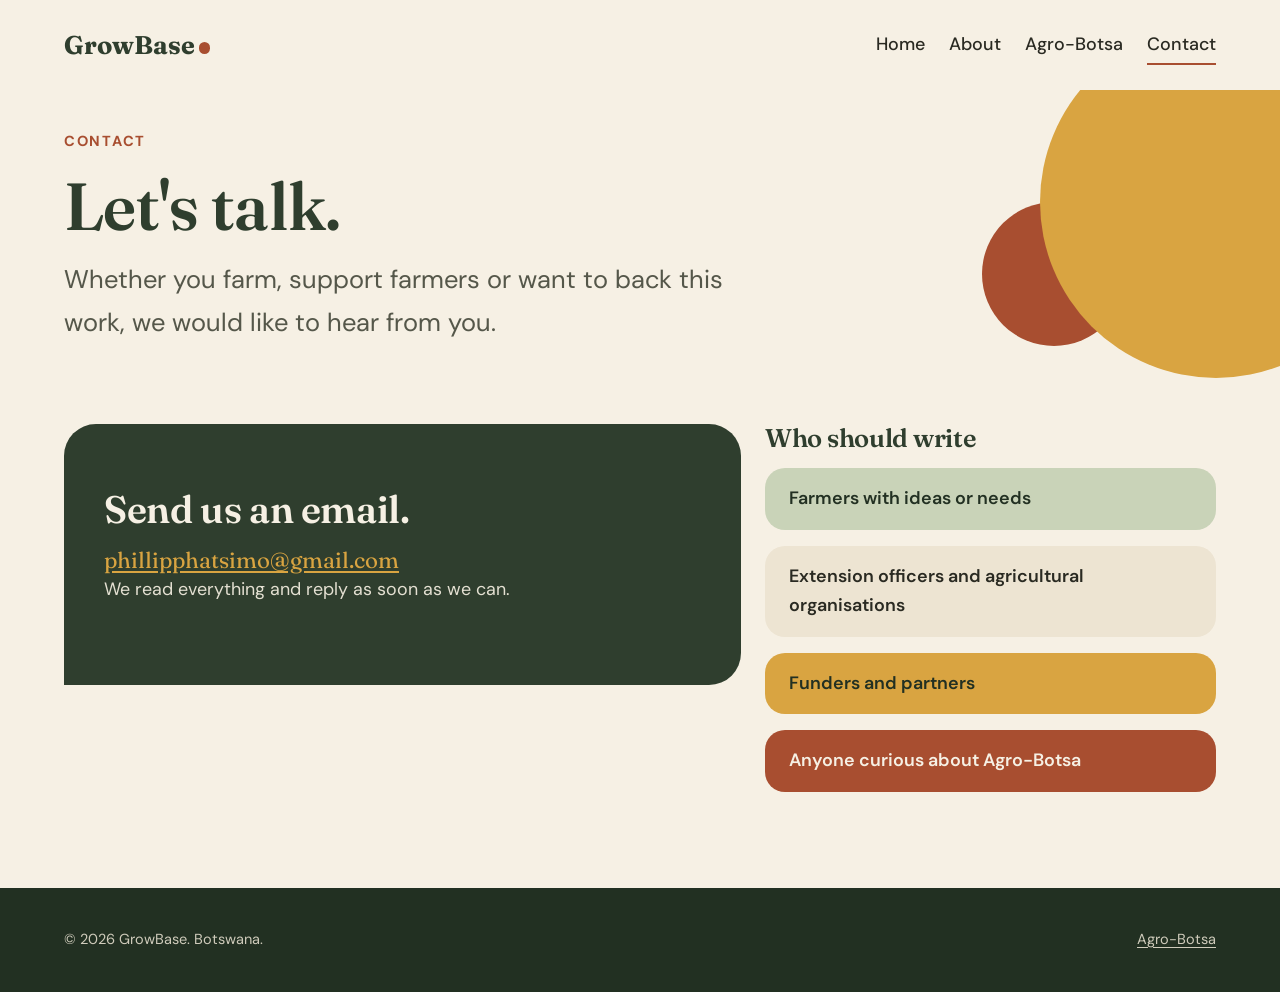
==== contact.html @ d9b0fd3a "GrowBase site v1" ====
<!DOCTYPE html>
<html lang="en">
<head>
  <meta charset="utf-8">
  <meta name="viewport" content="width=device-width, initial-scale=1">
  <title>Contact | GrowBase</title>
  <meta name="description" content="Get in touch with GrowBase: farmers, partners and organisations in Botswana.">
  <link rel="preconnect" href="https://fonts.googleapis.com">
  <link rel="preconnect" href="https://fonts.gstatic.com" crossorigin>
  <link href="https://fonts.googleapis.com/css2?family=DM+Sans:wght@400;500;700&family=Fraunces:opsz,wght@9..144,600;9..144,700&display=swap" rel="stylesheet">
  <link rel="stylesheet" href="css/tokens.css">
  <link rel="stylesheet" href="css/base.css">
  <link rel="stylesheet" href="css/components.css">
</head>
<body>
  <a class="skip-link" href="#main">Skip to content</a>
  <header class="site-header">
    <div class="container">
      <a class="wordmark" href="index.html">GrowBase</a>
      <button class="nav-toggle" aria-expanded="false" aria-controls="site-nav">Menu</button>
      <nav class="site-nav" id="site-nav" aria-label="Main">
        <ul>
          <li><a href="index.html">Home</a></li>
          <li><a href="about.html">About</a></li>
          <li><a href="agro-botsa.html">Agro-Botsa</a></li>
          <li><a href="contact.html">Contact</a></li>
        </ul>
      </nav>
    </div>
  </header>

  <main id="main">
    <section class="contact-hero">
      <div class="container">
        <p class="kicker">Contact</p>
        <h1>Let's talk.</h1>
        <p class="hero__lead">Whether you farm, support farmers or want to back this work, we would like to hear from you.</p>
      </div>
    </section>

    <section class="contact-main">
      <div class="container">
        <div class="contact-card--main">
          <h2>Send us an email.</h2>
          <div><a class="big-link" href="mailto:phillipphatsimo@gmail.com">phillipphatsimo@gmail.com</a></div>
          <p>We read everything and reply as soon as we can.</p>
        </div>
        <div>
          <h3>Who should write</h3>
          <ul class="who">
            <li>Farmers with ideas or needs</li>
            <li>Extension officers and agricultural organisations</li>
            <li>Funders and partners</li>
            <li>Anyone curious about Agro-Botsa</li>
          </ul>
        </div>
      </div>
    </section>
  </main>

  <footer class="site-footer">
    <div class="container">
      <span>&copy; 2026 GrowBase. Botswana.</span>
      <a href="agro-botsa.html">Agro-Botsa</a>
    </div>
  </footer>
  <script src="js/nav.js"></script>
</body>
</html>
---- css/tokens.css ----
:root {
  /* colour */
  --paper: #F6F0E4;
  --paper-deep: #EDE4D2;
  --ink: #2A2A22;
  --ink-soft: #55574A;
  --soil: #2F3E2E;
  --soil-deep: #223022;
  --clay: #A84E30;
  --clay-dark: #8C3E24;
  --ochre: #D9A441;
  --sage: #C9D3B8;

  /* type */
  --font-display: "Fraunces", Georgia, serif;
  --font-body: "DM Sans", system-ui, -apple-system, "Segoe UI", sans-serif;
  --step--1: clamp(0.85rem, 0.83rem + 0.1vw, 0.92rem);
  --step-0: clamp(1rem, 0.96rem + 0.2vw, 1.125rem);
  --step-1: clamp(1.25rem, 1.1rem + 0.7vw, 1.6rem);
  --step-2: clamp(1.6rem, 1.3rem + 1.4vw, 2.4rem);
  --step-3: clamp(2.3rem, 1.6rem + 3.2vw, 4.2rem);

  /* space + shape */
  --space-1: 0.5rem;
  --space-2: 1rem;
  --space-3: 1.5rem;
  --space-4: 2.5rem;
  --space-5: 4rem;
  --space-6: 6rem;
  --radius: 1.25rem;
  --radius-lg: 2rem;
  --max: 72rem;
}
---- css/base.css ----
*, *::before, *::after { box-sizing: border-box; }
html { scroll-behavior: smooth; }
body {
  margin: 0;
  background: var(--paper);
  color: var(--ink);
  font-family: var(--font-body);
  font-size: var(--step-0);
  line-height: 1.65;
  -webkit-font-smoothing: antialiased;
}
img { max-width: 100%; display: block; }
h1, h2, h3 {
  font-family: var(--font-display);
  font-weight: 600;
  line-height: 1.1;
  letter-spacing: -0.01em;
  margin: 0 0 var(--space-2);
  color: var(--soil);
}
h1 { font-size: var(--step-3); }
h2 { font-size: var(--step-2); }
h3 { font-size: var(--step-1); }
p { margin: 0 0 var(--space-2); max-width: 62ch; }
a { color: var(--clay); text-underline-offset: 3px; }
a:hover { color: var(--clay-dark); }
:focus-visible { outline: 3px solid var(--ochre); outline-offset: 3px; border-radius: 4px; }

.container { width: min(100% - 2.5rem, var(--max)); margin-inline: auto; }
.kicker {
  font-size: var(--step--1);
  font-weight: 700;
  letter-spacing: 0.12em;
  text-transform: uppercase;
  color: var(--clay);
  margin-bottom: var(--space-2);
}
.skip-link {
  position: absolute; left: -999px; top: 0;
  background: var(--soil); color: var(--paper); padding: 0.75rem 1rem;
}
.skip-link:focus { left: 0; z-index: 100; }

@media (prefers-reduced-motion: reduce) {
  html { scroll-behavior: auto; }
  * { transition: none !important; }
}
---- css/components.css ----
/* ---------- header ---------- */
.site-header { padding: var(--space-3) 0; }
.site-header .container { display: flex; align-items: center; justify-content: space-between; gap: var(--space-3); }
.wordmark {
  font-family: var(--font-display); font-weight: 700; font-size: 1.6rem;
  color: var(--soil); text-decoration: none;
}
.wordmark::after { content: ""; display: inline-block; width: 0.45em; height: 0.45em; background: var(--clay); border-radius: 50%; margin-left: 0.15em; }
.site-nav ul { display: flex; gap: var(--space-3); list-style: none; margin: 0; padding: 0; align-items: center; }
.site-nav a { color: var(--ink); text-decoration: none; font-weight: 500; padding: 0.4rem 0; border-bottom: 2px solid transparent; }
.site-nav a:hover, .site-nav a[aria-current="page"] { border-bottom-color: var(--clay); }
.nav-toggle { display: none; background: none; border: 2px solid var(--soil); color: var(--soil); border-radius: 999px; padding: 0.4rem 1rem; font: inherit; font-weight: 600; cursor: pointer; }

@media (max-width: 45rem) {
  .nav-toggle { display: inline-block; }
  .site-nav { display: none; position: absolute; left: 0; right: 0; top: 4.5rem; background: var(--paper); padding: var(--space-3) 1.25rem; box-shadow: 0 12px 24px rgba(0,0,0,.08); z-index: 50; }
  .site-nav.is-open { display: block; }
  .site-nav ul { flex-direction: column; align-items: flex-start; }
  .site-header { position: relative; }
}

/* ---------- buttons ---------- */
.btn {
  display: inline-block; padding: 0.85rem 1.6rem; border-radius: 999px;
  font-weight: 600; text-decoration: none; border: 2px solid transparent;
  transition: background .2s, color .2s, transform .2s;
}
.btn:hover { transform: translateY(-2px); }
.btn--primary { background: var(--clay); color: var(--paper); }
.btn--primary:hover { background: var(--clay-dark); color: var(--paper); }
.btn--ghost { border-color: var(--soil); color: var(--soil); }
.btn--ghost:hover { background: var(--soil); color: var(--paper); }
.btn-row { display: flex; flex-wrap: wrap; gap: var(--space-2); margin-top: var(--space-3); }

/* ---------- hero ---------- */
.hero { padding: var(--space-4) 0 var(--space-6); }
.hero .container { display: grid; gap: var(--space-5); align-items: center; }
.hero__lead { font-size: var(--step-1); color: var(--ink-soft); max-width: 40ch; }
.hero__media { position: relative; max-width: 26rem; justify-self: center; width: 100%; }
.hero__media::before {
  content: ""; position: absolute; width: 55%; aspect-ratio: 1; background: var(--ochre);
  border-radius: 50%; right: -8%; bottom: -6%; z-index: 0;
}
.photo {
  position: relative; z-index: 1; overflow: hidden; aspect-ratio: 4 / 5;
  background: linear-gradient(160deg, var(--sage), var(--soil));
}
.photo img { width: 100%; height: 100%; object-fit: cover; }
.photo--arch { border-radius: 999px 999px var(--radius-lg) var(--radius-lg); }
.photo--wide { aspect-ratio: 3 / 2; border-radius: 3rem 1rem 3rem 1rem; }
@media (min-width: 56rem) {
  .hero .container { grid-template-columns: 1.15fr 0.85fr; }
}

/* ---------- beliefs ---------- */
.section { padding: var(--space-6) 0; }
.beliefs .container { display: grid; gap: var(--space-5); }
.beliefs__list { list-style: none; margin: 0; padding: 0; display: grid; gap: var(--space-4); }
.beliefs__list li { display: grid; grid-template-columns: 3.5rem 1fr; gap: var(--space-2); border-top: 2px solid var(--paper-deep); padding-top: var(--space-3); }
.beliefs__num { font-family: var(--font-display); font-size: var(--step-2); color: var(--clay); line-height: 1; }
.beliefs__list h3 { margin-bottom: 0.4rem; }
.beliefs__list p { margin: 0; color: var(--ink-soft); }
@media (min-width: 56rem) {
  .beliefs .container { grid-template-columns: 0.8fr 1.2fr; }
  .beliefs__list li:nth-child(2) { margin-left: 2.5rem; }
}

/* ---------- community photo ---------- */
.split .container { display: grid; gap: var(--space-5); align-items: center; }
@media (min-width: 56rem) { .split .container { grid-template-columns: 1.1fr 0.9fr; } }

/* ---------- Agro-Botsa band ---------- */
.band {
  background: var(--soil); color: var(--paper);
  border-radius: var(--radius-lg) var(--radius-lg) 0 0;
  padding: var(--space-6) 0;
}
.band h2 { color: var(--paper); }
.band p { color: #E4E0D2; }
.band .kicker { color: var(--ochre); }
.band .btn--primary { background: var(--ochre); color: var(--soil-deep); }
.band .btn--primary:hover { background: #E8B755; color: var(--soil-deep); }

/* ---------- closing + footer ---------- */
.closing { background: var(--soil); color: var(--paper); padding-bottom: var(--space-6); }
.closing h2 { color: var(--paper); }
.closing .btn--ghost { border-color: var(--paper); color: var(--paper); }
.closing .btn--ghost:hover { background: var(--paper); color: var(--soil); }
.site-footer { background: var(--soil-deep); color: #CFCBBB; padding: var(--space-4) 0; font-size: var(--step--1); }
.site-footer .container { display: flex; flex-wrap: wrap; justify-content: space-between; gap: var(--space-2); }
.site-footer a { color: #CFCBBB; }

/* ---------- inner pages ---------- */
.page-head { padding: var(--space-4) 0 var(--space-5); }
.page-head p { font-size: var(--step-1); color: var(--ink-soft); max-width: 44ch; }

.statements { display: grid; gap: var(--space-3); }
.statement { background: var(--paper-deep); border-radius: var(--radius-lg); padding: var(--space-4); }
.statement p { margin: 0; font-family: var(--font-display); font-size: var(--step-1); color: var(--soil); max-width: 40ch; }
@media (min-width: 56rem) {
  .statements { grid-template-columns: 1.2fr 0.8fr; }
  .statement--wide { grid-column: 1 / -1; }
}

.values { display: grid; gap: var(--space-3); grid-template-columns: repeat(auto-fit, minmax(16rem, 1fr)); margin-top: var(--space-4); }
.value { border-top: 3px solid var(--clay); padding-top: var(--space-2); }
.value p { color: var(--ink-soft); margin: 0; }

.status {
  display: inline-block; background: var(--ochre); color: var(--soil-deep);
  font-weight: 700; font-size: var(--step--1); letter-spacing: .08em; text-transform: uppercase;
  padding: .35rem .9rem; border-radius: 999px; margin-bottom: var(--space-2);
}

.page-head .kicker { font-size: var(--step--1); color: var(--clay); max-width: none; }
.cards { display: grid; gap: var(--space-3); grid-template-columns: repeat(auto-fit, minmax(17rem, 1fr)); }



/* ---------- about page ---------- */
.mission-band {
  position: relative; overflow: hidden;
  background: var(--soil); color: var(--paper);
  padding: var(--space-6) 0;
  border-radius: 0 0 var(--radius-lg) var(--radius-lg);
}
.mission-band::before {
  content: ""; position: absolute; width: 28rem; aspect-ratio: 1; border-radius: 50%;
  background: var(--clay); right: -9rem; top: -11rem;
}
.mission-band::after {
  content: ""; position: absolute; width: 11rem; aspect-ratio: 1; border-radius: 50%;
  background: var(--ochre); right: 14%; bottom: -5rem;
}
.mission-band .container { position: relative; z-index: 1; }
.mission-band .kicker { color: var(--ochre); }
.mission-band blockquote {
  margin: 0; max-width: 26em; color: var(--paper);
  font-family: var(--font-display); font-weight: 600; line-height: 1.2;
  font-size: clamp(1.6rem, 1.2rem + 2.2vw, 2.8rem); text-wrap: balance;
}

.duo { display: grid; gap: var(--space-3); padding: var(--space-5) 0; }
.tile { border-radius: var(--radius-lg); padding: var(--space-4); }
.tile--arch {
  border-radius: 999px 999px var(--radius-lg) var(--radius-lg);
  padding-top: var(--space-6); text-align: center;
}
.tile--arch p { margin-inline: auto; font-size: var(--step-1); font-family: var(--font-display); }
.tile--sage { background: var(--sage); color: var(--soil-deep); }
.tile--clay { background: var(--clay); color: var(--paper); }
.tile--clay .kicker { color: var(--ochre); }
.tile--clay h2, .tile--sage h2 { color: inherit; }
@media (min-width: 56rem) {
  .duo { grid-template-columns: 1fr 1fr; align-items: start; }
  .duo .tile:nth-child(2) { margin-top: var(--space-5); }
}

.values-grid { display: grid; gap: var(--space-3); grid-template-columns: repeat(auto-fit, minmax(17rem, 1fr)); }
.vtile { border-radius: var(--radius-lg); padding: var(--space-4); min-height: 12rem; transition: transform .25s; }
.vtile:hover { transform: translateY(-5px) rotate(-0.6deg); }
.vtile .n { display: block; font-family: var(--font-display); font-size: var(--step-2); line-height: 1; opacity: .55; margin-bottom: var(--space-2); }
.vtile h3 { color: inherit; }
.vtile p { margin: 0; }
.vtile:nth-child(1) { background: var(--paper-deep); }
.vtile:nth-child(2) { background: var(--sage); }
.vtile:nth-child(3) { background: var(--ochre); color: var(--soil-deep); }
.vtile:nth-child(4) { background: var(--soil); color: var(--paper); }
.vtile:nth-child(5) { background: var(--paper-deep); }
.vtile:nth-child(6) { background: var(--clay); color: var(--paper); }

.proverb q {
  display: block; quotes: none; color: var(--clay);
  font-family: var(--font-display); font-weight: 600; line-height: 1.1;
  font-size: clamp(2rem, 1.4rem + 3vw, 3.6rem); margin-bottom: var(--space-2);
}
.proverb small { display: block; color: var(--ink-soft); font-size: var(--step-0); }

.big-link {
  display: block;
  font-family: var(--font-display);
  font-size: clamp(1rem, 0.85rem + 0.9vw, 1.4rem);
  line-height: 1.3;
  overflow-wrap: anywhere;
}
.cards > .card { min-width: 0; }

.card { background: var(--paper-deep); border-radius: var(--radius-lg); padding: var(--space-4); }
.card h3 { margin-bottom: .5rem; }

/* ---------- contact page ---------- */
.contact-hero { position: relative; overflow: hidden; padding: var(--space-4) 0 var(--space-5); }
.contact-hero::after {
  content: ""; position: absolute; width: 22rem; aspect-ratio: 1; border-radius: 50%;
  background: var(--ochre); right: -7rem; top: -4rem; z-index: 0;
}
.contact-hero::before {
  content: ""; position: absolute; width: 9rem; aspect-ratio: 1; border-radius: 50%;
  background: var(--clay); right: 12%; top: 7rem; z-index: 0;
}
.contact-hero .container { position: relative; z-index: 1; }

.contact-main { padding-bottom: var(--space-6); }
.contact-main .container { display: grid; gap: var(--space-3); }
.contact-card--main {
  background: var(--soil); color: var(--paper);
  border-radius: var(--radius-lg) var(--radius-lg) var(--radius-lg) 0;
  padding: var(--space-5) var(--space-4);
}
.contact-card--main h2 { color: var(--paper); }
.contact-card--main .big-link { color: var(--ochre); }
.contact-card--main p { color: #E4E0D2; }
.who { display: grid; gap: var(--space-2); }
.who li { list-style: none; border-radius: var(--radius); padding: var(--space-2) var(--space-3); font-weight: 600; }
.who { margin: 0; padding: 0; }
.who li:nth-child(1) { background: var(--sage); color: var(--soil-deep); }
.who li:nth-child(2) { background: var(--paper-deep); }
.who li:nth-child(3) { background: var(--ochre); color: var(--soil-deep); }
.who li:nth-child(4) { background: var(--clay); color: var(--paper); }
@media (min-width: 56rem) {
  .contact-main .container { grid-template-columns: 1.2fr 0.8fr; align-items: start; }
}
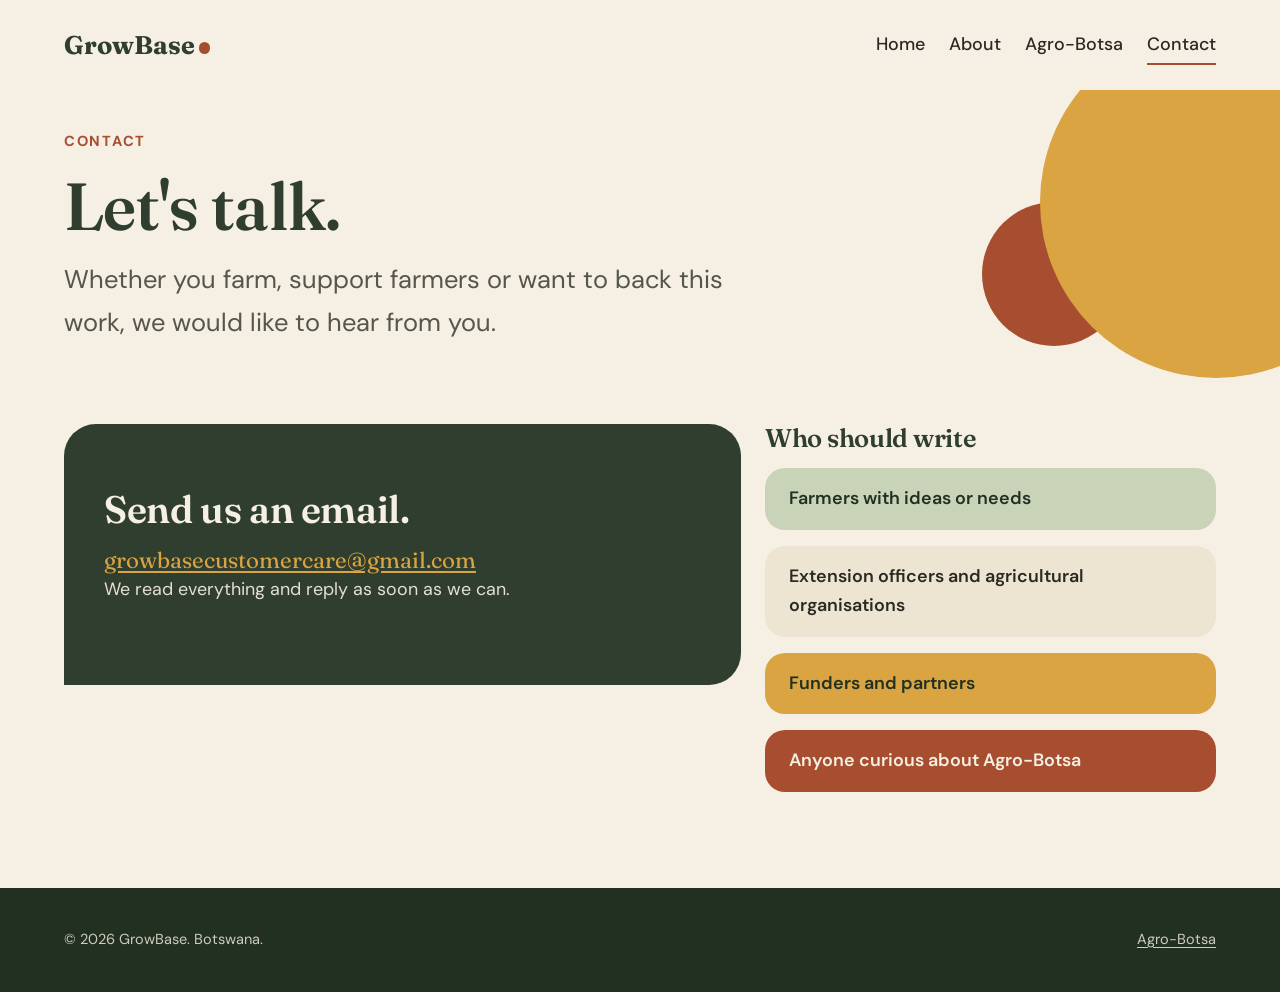
==== commit 10fdd64d: "Update contact email and Agro-Botsa preview" ====
--- a/contact.html
+++ b/contact.html
@@ -42,7 +42,7 @@
       <div class="container">
         <div class="contact-card--main">
           <h2>Send us an email.</h2>
-          <div><a class="big-link" href="mailto:phillipphatsimo@gmail.com">phillipphatsimo@gmail.com</a></div>
+          <div><a class="big-link" href="mailto:growbasecustomercare@gmail.com">growbasecustomercare@gmail.com</a></div>
           <p>We read everything and reply as soon as we can.</p>
         </div>
         <div>
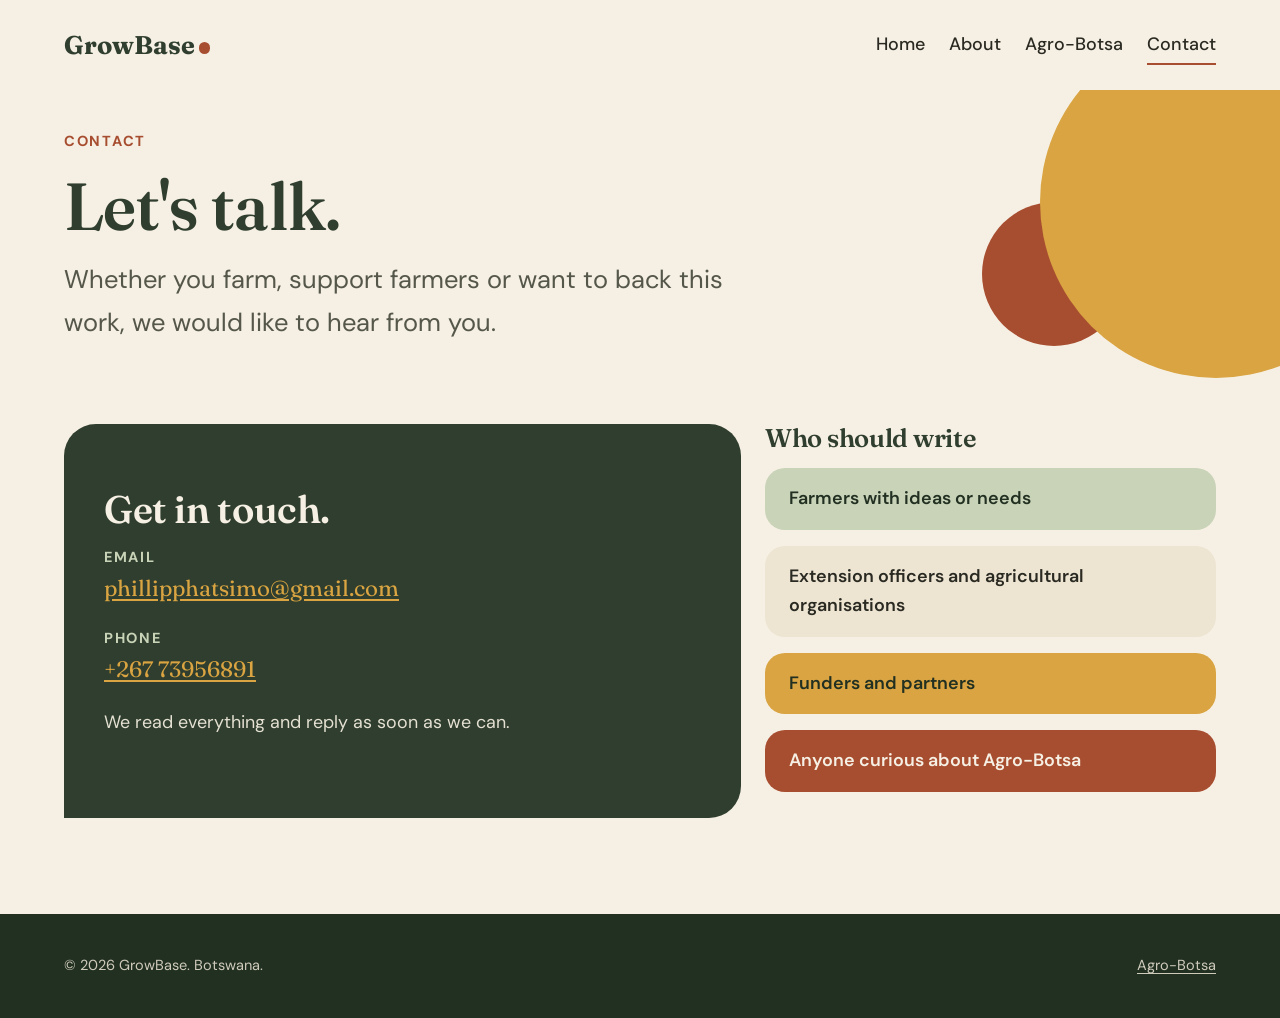
==== commit 1335a8f4: "Add phone number to contact page" ====
--- a/contact.html
+++ b/contact.html
@@ -41,8 +41,15 @@
     <section class="contact-main">
       <div class="container">
         <div class="contact-card--main">
-          <h2>Send us an email.</h2>
-          <div><a class="big-link" href="mailto:growbasecustomercare@gmail.com">growbasecustomercare@gmail.com</a></div>
+          <h2>Get in touch.</h2>
+          <div class="contact-line">
+            <span class="contact-label">Email</span>
+            <a class="big-link" href="mailto:phillipphatsimo@gmail.com">phillipphatsimo@gmail.com</a>
+          </div>
+          <div class="contact-line">
+            <span class="contact-label">Phone</span>
+            <a class="big-link" href="tel:+26773956891">+267 73956891</a>
+          </div>
           <p>We read everything and reply as soon as we can.</p>
         </div>
         <div>
--- a/css/components.css
+++ b/css/components.css
@@ -219,4 +219,11 @@
 .who li:nth-child(4) { background: var(--clay); color: var(--paper); }
 @media (min-width: 56rem) {
   .contact-main .container { grid-template-columns: 1.2fr 0.8fr; align-items: start; }
+}
+
+.contact-line { margin-bottom: var(--space-3); }
+.contact-label {
+  display: block; margin-bottom: .25rem;
+  font-size: var(--step--1); font-weight: 700; letter-spacing: .12em; text-transform: uppercase;
+  color: var(--sage);
 }
